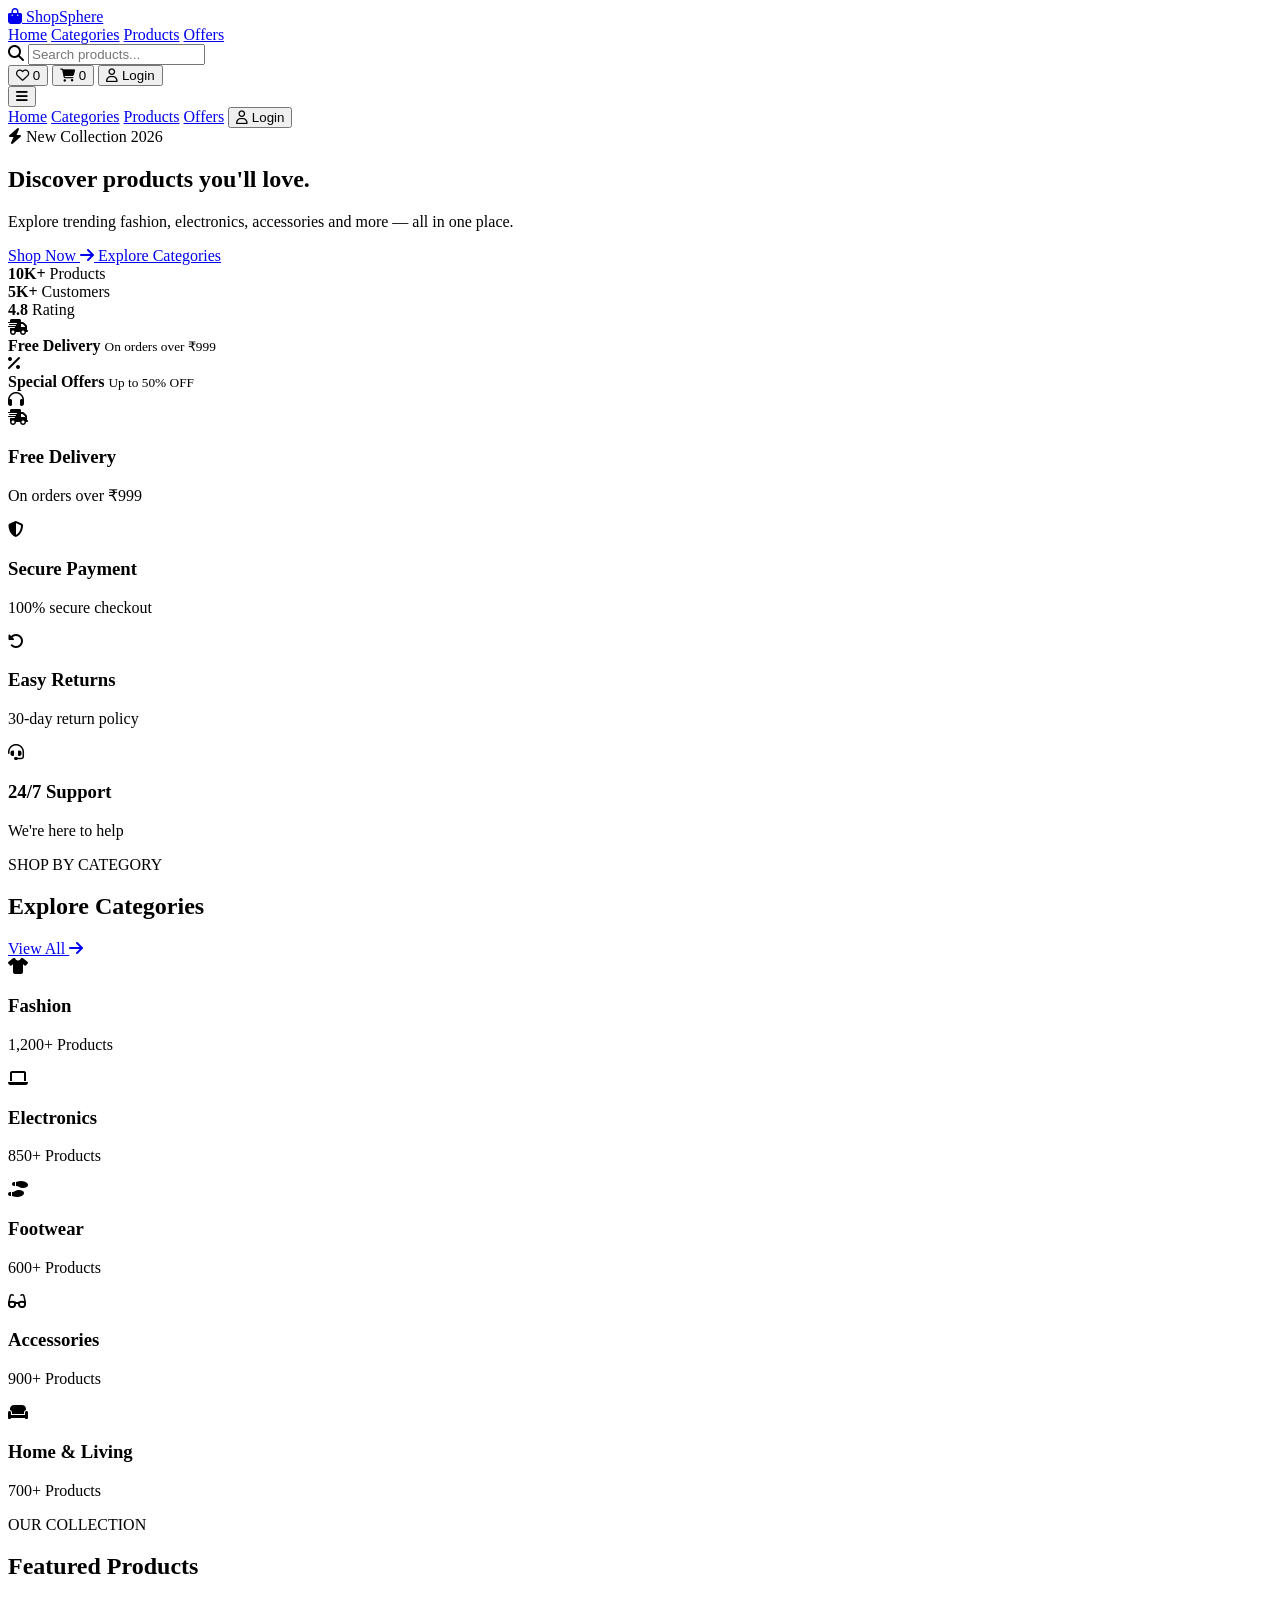
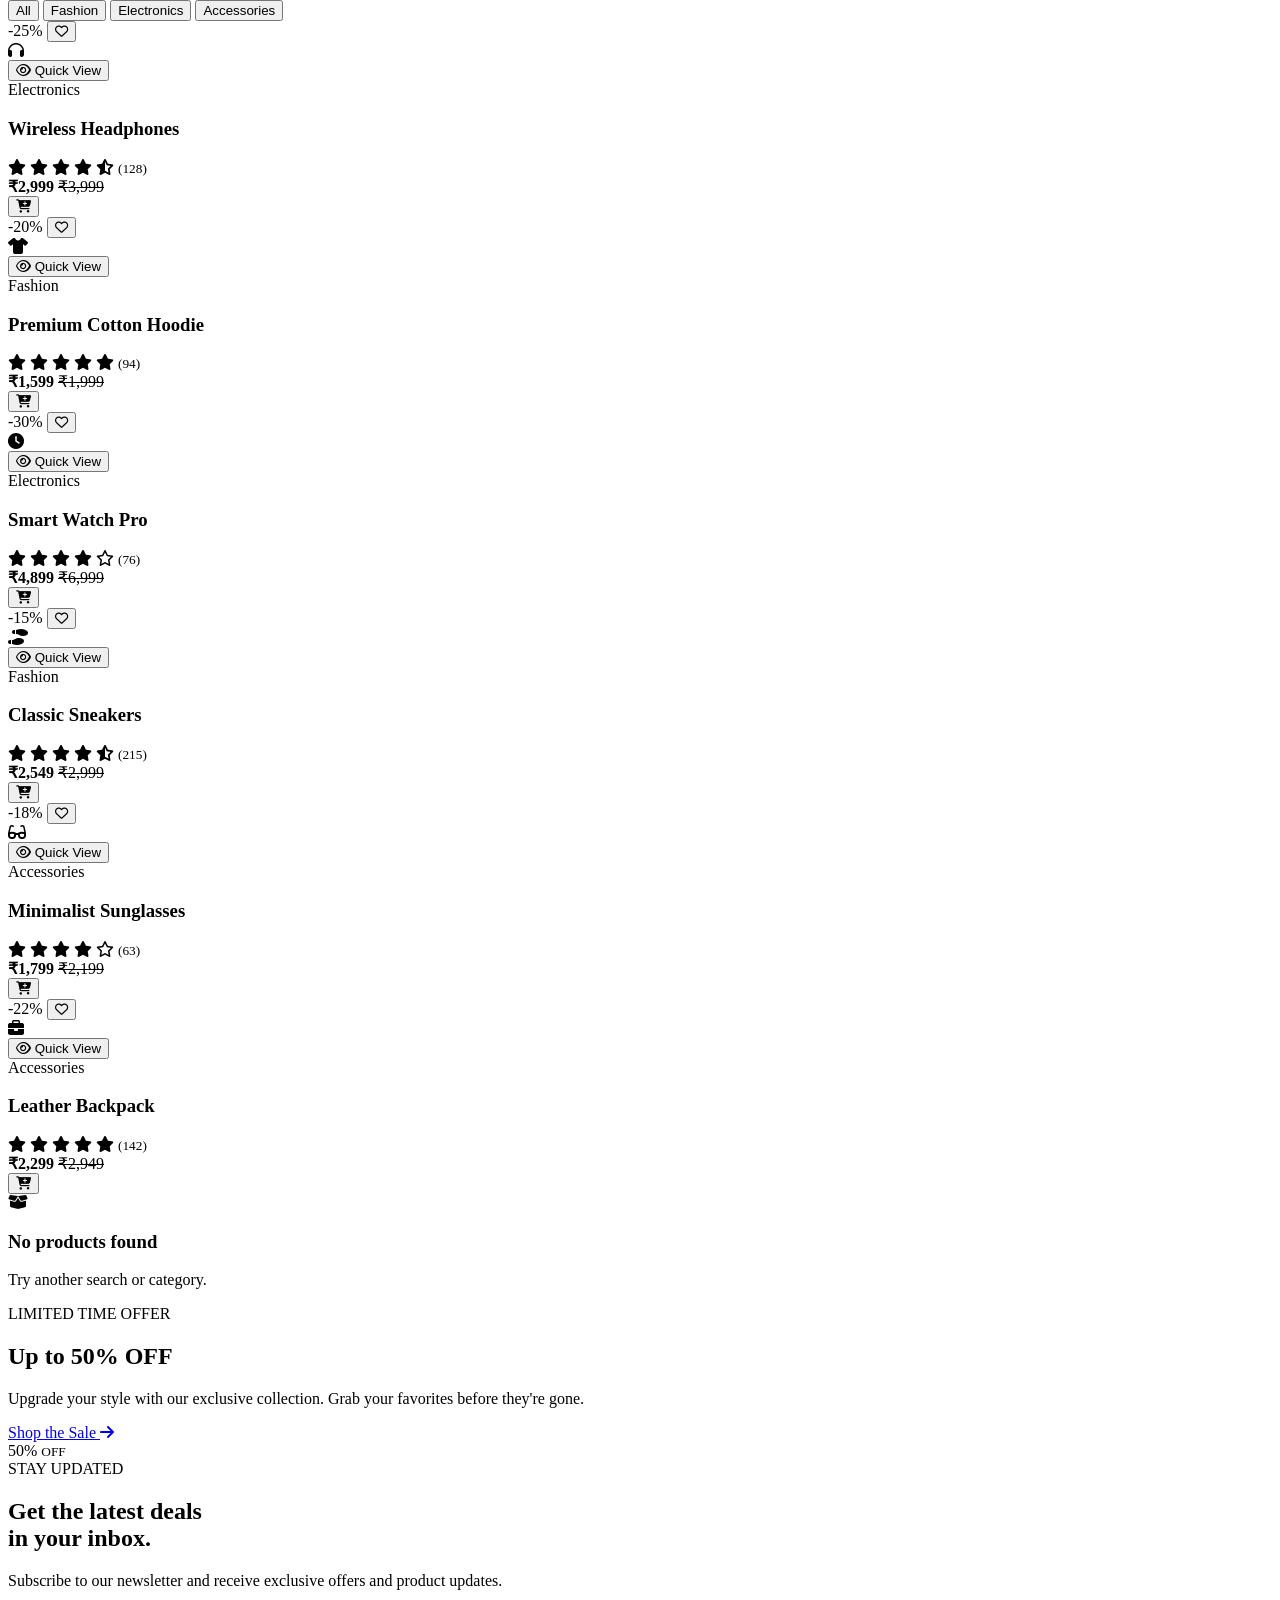
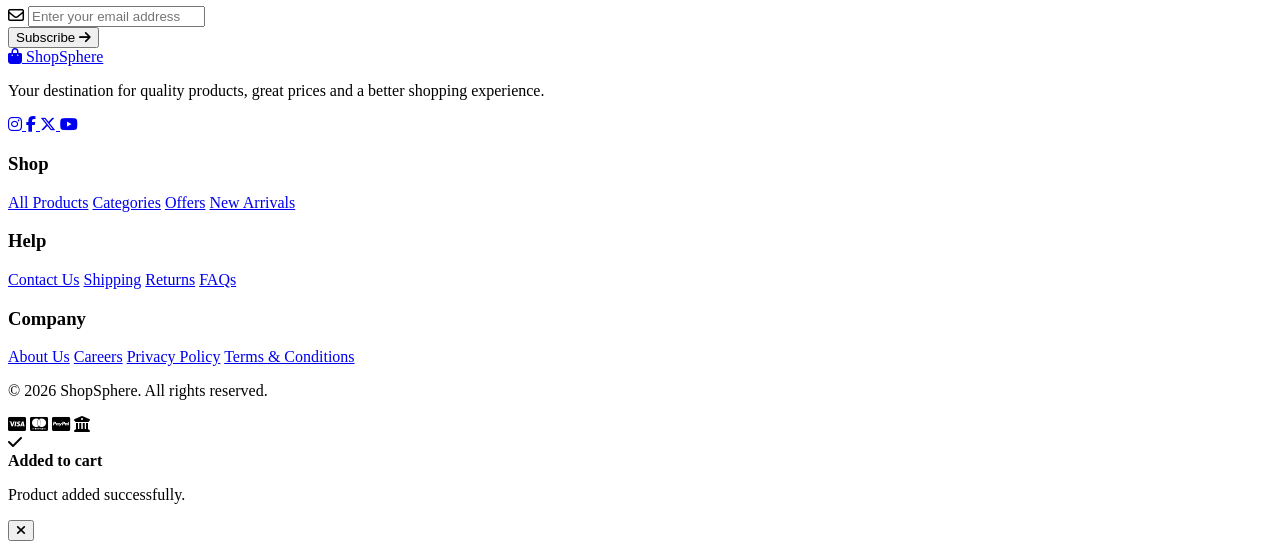
==== index.html @ 0d309a99 "Create initial index.html for ShopSphere website This HTML file sets up the structure for the ShopSp" ====
<!DOCTYPE html>
<html lang="en">
<head>
    <meta charset="UTF-8">
    <meta name="viewport" content="width=device-width, initial-scale=1.0">

    <meta name="description" content="ShopSphere - Modern online shopping experience">
    <title>ShopSphere | Modern E-Commerce</title>

    <!-- Google Font -->
    <link rel="preconnect" href="https://fonts.googleapis.com">
    <link rel="preconnect" href="https://fonts.gstatic.com" crossorigin>
    <link href="https://fonts.googleapis.com/css2?family=Inter:wght@400;500;600;700;800&display=swap" rel="stylesheet">

    <!-- Icons -->
    <link rel="stylesheet"
          href="https://cdnjs.cloudflare.com/ajax/libs/font-awesome/6.5.2/css/all.min.css">

    <!-- CSS -->
    <link rel="stylesheet" href="css/style.css">
</head>

<body>

<!-- ================= HEADER ================= -->

<header class="header">

    <div class="container nav-container">

        <!-- Logo -->
        <a href="#" class="logo">
            <span class="logo-icon">
                <i class="fa-solid fa-bag-shopping"></i>
            </span>
            <span>Shop<span>Sphere</span></span>
        </a>

        <!-- Desktop Navigation -->
        <nav class="nav-menu">
            <a href="#home" class="active">Home</a>
            <a href="#categories">Categories</a>
            <a href="#products">Products</a>
            <a href="#offers">Offers</a>
        </nav>

        <!-- Search -->
        <div class="search-box">
            <i class="fa-solid fa-magnifying-glass"></i>
            <input
                type="text"
                id="searchInput"
                placeholder="Search products..."
                autocomplete="off"
            >
        </div>

        <!-- Actions -->
        <div class="nav-actions">

            <button class="icon-btn" title="Wishlist">
                <i class="fa-regular fa-heart"></i>
                <span class="badge" id="wishlistCount">0</span>
            </button>

            <button class="icon-btn cart-btn" id="cartButton" title="Shopping Cart">
                <i class="fa-solid fa-cart-shopping"></i>
                <span class="badge" id="cartCount">0</span>
            </button>

            <button class="login-btn" id="loginButton">
                <i class="fa-regular fa-user"></i>
                Login
            </button>

        </div>

        <!-- Mobile Menu -->
        <button class="mobile-menu-btn" id="mobileMenuBtn">
            <i class="fa-solid fa-bars"></i>
        </button>

    </div>

    <!-- Mobile Navigation -->
    <div class="mobile-menu" id="mobileMenu">
        <a href="#home">Home</a>
        <a href="#categories">Categories</a>
        <a href="#products">Products</a>
        <a href="#offers">Offers</a>
        <button id="mobileLogin">
            <i class="fa-regular fa-user"></i>
            Login
        </button>
    </div>

</header>


<!-- ================= HERO ================= -->

<main>

<section class="hero" id="home">

    <div class="container hero-container">

        <div class="hero-content">

            <span class="hero-tag">
                <i class="fa-solid fa-bolt"></i>
                New Collection 2026
            </span>

            <h1>
                Discover products
                <span>you'll love.</span>
            </h1>

            <p>
                Explore trending fashion, electronics, accessories
                and more — all in one place.
            </p>

            <div class="hero-buttons">
                <a href="#products" class="primary-btn">
                    Shop Now
                    <i class="fa-solid fa-arrow-right"></i>
                </a>

                <a href="#categories" class="secondary-btn">
                    Explore Categories
                </a>
            </div>

            <div class="hero-stats">

                <div class="stat">
                    <strong>10K+</strong>
                    <span>Products</span>
                </div>

                <div class="stat">
                    <strong>5K+</strong>
                    <span>Customers</span>
                </div>

                <div class="stat">
                    <strong>4.8</strong>
                    <span>Rating</span>
                </div>

            </div>

        </div>


        <div class="hero-visual">

            <div class="hero-circle"></div>

            <div class="floating-card card-one">
                <i class="fa-solid fa-truck-fast"></i>
                <div>
                    <strong>Free Delivery</strong>
                    <small>On orders over ₹999</small>
                </div>
            </div>

            <div class="floating-card card-two">
                <i class="fa-solid fa-percent"></i>
                <div>
                    <strong>Special Offers</strong>
                    <small>Up to 50% OFF</small>
                </div>
            </div>

            <div class="hero-product">
                <div class="product-glow"></div>
                <span class="hero-product-icon">
                    <i class="fa-solid fa-headphones"></i>
                </span>
            </div>

        </div>

    </div>

</section>


<!-- ================= FEATURES ================= -->

<section class="features">

    <div class="container features-grid">

        <div class="feature-item">
            <div class="feature-icon">
                <i class="fa-solid fa-truck-fast"></i>
            </div>
            <div>
                <h3>Free Delivery</h3>
                <p>On orders over ₹999</p>
            </div>
        </div>

        <div class="feature-item">
            <div class="feature-icon">
                <i class="fa-solid fa-shield-halved"></i>
            </div>
            <div>
                <h3>Secure Payment</h3>
                <p>100% secure checkout</p>
            </div>
        </div>

        <div class="feature-item">
            <div class="feature-icon">
                <i class="fa-solid fa-rotate-left"></i>
            </div>
            <div>
                <h3>Easy Returns</h3>
                <p>30-day return policy</p>
            </div>
        </div>

        <div class="feature-item">
            <div class="feature-icon">
                <i class="fa-solid fa-headset"></i>
            </div>
            <div>
                <h3>24/7 Support</h3>
                <p>We're here to help</p>
            </div>
        </div>

    </div>

</section>


<!-- ================= CATEGORIES ================= -->

<section class="section" id="categories">

    <div class="container">

        <div class="section-header">

            <div>
                <span class="section-label">SHOP BY CATEGORY</span>
                <h2>Explore Categories</h2>
            </div>

            <a href="#" class="view-link">
                View All
                <i class="fa-solid fa-arrow-right"></i>
            </a>

        </div>


        <div class="categories-grid">

            <div class="category-card" data-category="Fashion">
                <div class="category-icon fashion">
                    <i class="fa-solid fa-shirt"></i>
                </div>
                <h3>Fashion</h3>
                <p>1,200+ Products</p>
            </div>

            <div class="category-card" data-category="Electronics">
                <div class="category-icon electronics">
                    <i class="fa-solid fa-laptop"></i>
                </div>
                <h3>Electronics</h3>
                <p>850+ Products</p>
            </div>

            <div class="category-card" data-category="Shoes">
                <div class="category-icon shoes">
                    <i class="fa-solid fa-shoe-prints"></i>
                </div>
                <h3>Footwear</h3>
                <p>600+ Products</p>
            </div>

            <div class="category-card" data-category="Accessories">
                <div class="category-icon accessories">
                    <i class="fa-solid fa-glasses"></i>
                </div>
                <h3>Accessories</h3>
                <p>900+ Products</p>
            </div>

            <div class="category-card" data-category="Home">
                <div class="category-icon home">
                    <i class="fa-solid fa-couch"></i>
                </div>
                <h3>Home & Living</h3>
                <p>700+ Products</p>
            </div>

        </div>

    </div>

</section>


<!-- ================= PRODUCTS ================= -->

<section class="section products-section" id="products">

    <div class="container">

        <div class="section-header">

            <div>
                <span class="section-label">OUR COLLECTION</span>
                <h2>Featured Products</h2>
            </div>

            <div class="product-tabs">
                <button class="tab-btn active" data-filter="all">All</button>
                <button class="tab-btn" data-filter="fashion">Fashion</button>
                <button class="tab-btn" data-filter="electronics">Electronics</button>
                <button class="tab-btn" data-filter="accessories">Accessories</button>
            </div>

        </div>


        <div class="products-grid" id="productsGrid">

            <!-- Product 1 -->

            <article class="product-card"
                     data-category="electronics"
                     data-name="Wireless Headphones">

                <div class="product-image">
                    <span class="discount">-25%</span>

                    <button class="wishlist-btn">
                        <i class="fa-regular fa-heart"></i>
                    </button>

                    <div class="product-placeholder headphones">
                        <i class="fa-solid fa-headphones"></i>
                    </div>

                    <button class="quick-view">
                        <i class="fa-regular fa-eye"></i>
                        Quick View
                    </button>
                </div>

                <div class="product-info">

                    <span class="product-category">Electronics</span>

                    <h3>Wireless Headphones</h3>

                    <div class="rating">
                        <span>
                            <i class="fa-solid fa-star"></i>
                            <i class="fa-solid fa-star"></i>
                            <i class="fa-solid fa-star"></i>
                            <i class="fa-solid fa-star"></i>
                            <i class="fa-solid fa-star-half-stroke"></i>
                        </span>
                        <small>(128)</small>
                    </div>

                    <div class="product-bottom">

                        <div class="price">
                            <strong>₹2,999</strong>
                            <del>₹3,999</del>
                        </div>

                        <button class="add-cart"
                                data-product="Wireless Headphones"
                                data-price="2999">
                            <i class="fa-solid fa-cart-plus"></i>
                        </button>

                    </div>

                </div>

            </article>


            <!-- Product 2 -->

            <article class="product-card"
                     data-category="fashion"
                     data-name="Premium Cotton Hoodie">

                <div class="product-image">
                    <span class="discount">-20%</span>

                    <button class="wishlist-btn">
                        <i class="fa-regular fa-heart"></i>
                    </button>

                    <div class="product-placeholder hoodie">
                        <i class="fa-solid fa-shirt"></i>
                    </div>

                    <button class="quick-view">
                        <i class="fa-regular fa-eye"></i>
                        Quick View
                    </button>
                </div>

                <div class="product-info">

                    <span class="product-category">Fashion</span>

                    <h3>Premium Cotton Hoodie</h3>

                    <div class="rating">
                        <span>
                            <i class="fa-solid fa-star"></i>
                            <i class="fa-solid fa-star"></i>
                            <i class="fa-solid fa-star"></i>
                            <i class="fa-solid fa-star"></i>
                            <i class="fa-solid fa-star"></i>
                        </span>
                        <small>(94)</small>
                    </div>

                    <div class="product-bottom">

                        <div class="price">
                            <strong>₹1,599</strong>
                            <del>₹1,999</del>
                        </div>

                        <button class="add-cart"
                                data-product="Premium Cotton Hoodie"
                                data-price="1599">
                            <i class="fa-solid fa-cart-plus"></i>
                        </button>

                    </div>

                </div>

            </article>


            <!-- Product 3 -->

            <article class="product-card"
                     data-category="electronics"
                     data-name="Smart Watch Pro">

                <div class="product-image">
                    <span class="discount">-30%</span>

                    <button class="wishlist-btn">
                        <i class="fa-regular fa-heart"></i>
                    </button>

                    <div class="product-placeholder smartwatch">
                        <i class="fa-solid fa-clock"></i>
                    </div>

                    <button class="quick-view">
                        <i class="fa-regular fa-eye"></i>
                        Quick View
                    </button>
                </div>

                <div class="product-info">

                    <span class="product-category">Electronics</span>

                    <h3>Smart Watch Pro</h3>

                    <div class="rating">
                        <span>
                            <i class="fa-solid fa-star"></i>
                            <i class="fa-solid fa-star"></i>
                            <i class="fa-solid fa-star"></i>
                            <i class="fa-solid fa-star"></i>
                            <i class="fa-regular fa-star"></i>
                        </span>
                        <small>(76)</small>
                    </div>

                    <div class="product-bottom">

                        <div class="price">
                            <strong>₹4,899</strong>
                            <del>₹6,999</del>
                        </div>

                        <button class="add-cart"
                                data-product="Smart Watch Pro"
                                data-price="4899">
                            <i class="fa-solid fa-cart-plus"></i>
                        </button>

                    </div>

                </div>

            </article>


            <!-- Product 4 -->

            <article class="product-card"
                     data-category="fashion"
                     data-name="Classic Sneakers">

                <div class="product-image">
                    <span class="discount">-15%</span>

                    <button class="wishlist-btn">
                        <i class="fa-regular fa-heart"></i>
                    </button>

                    <div class="product-placeholder sneakers">
                        <i class="fa-solid fa-shoe-prints"></i>
                    </div>

                    <button class="quick-view">
                        <i class="fa-regular fa-eye"></i>
                        Quick View
                    </button>
                </div>

                <div class="product-info">

                    <span class="product-category">Fashion</span>

                    <h3>Classic Sneakers</h3>

                    <div class="rating">
                        <span>
                            <i class="fa-solid fa-star"></i>
                            <i class="fa-solid fa-star"></i>
                            <i class="fa-solid fa-star"></i>
                            <i class="fa-solid fa-star"></i>
                            <i class="fa-solid fa-star-half-stroke"></i>
                        </span>
                        <small>(215)</small>
                    </div>

                    <div class="product-bottom">

                        <div class="price">
                            <strong>₹2,549</strong>
                            <del>₹2,999</del>
                        </div>

                        <button class="add-cart"
                                data-product="Classic Sneakers"
                                data-price="2549">
                            <i class="fa-solid fa-cart-plus"></i>
                        </button>

                    </div>

                </div>

            </article>


            <!-- Product 5 -->

            <article class="product-card"
                     data-category="accessories"
                     data-name="Minimalist Sunglasses">

                <div class="product-image">

                    <span class="discount">-18%</span>

                    <button class="wishlist-btn">
                        <i class="fa-regular fa-heart"></i>
                    </button>

                    <div class="product-placeholder sunglasses">
                        <i class="fa-solid fa-glasses"></i>
                    </div>

                    <button class="quick-view">
                        <i class="fa-regular fa-eye"></i>
                        Quick View
                    </button>

                </div>

                <div class="product-info">

                    <span class="product-category">Accessories</span>

                    <h3>Minimalist Sunglasses</h3>

                    <div class="rating">
                        <span>
                            <i class="fa-solid fa-star"></i>
                            <i class="fa-solid fa-star"></i>
                            <i class="fa-solid fa-star"></i>
                            <i class="fa-solid fa-star"></i>
                            <i class="fa-regular fa-star"></i>
                        </span>
                        <small>(63)</small>
                    </div>

                    <div class="product-bottom">

                        <div class="price">
                            <strong>₹1,799</strong>
                            <del>₹2,199</del>
                        </div>

                        <button class="add-cart"
                                data-product="Minimalist Sunglasses"
                                data-price="1799">
                            <i class="fa-solid fa-cart-plus"></i>
                        </button>

                    </div>

                </div>

            </article>


            <!-- Product 6 -->

            <article class="product-card"
                     data-category="accessories"
                     data-name="Leather Backpack">

                <div class="product-image">

                    <span class="discount">-22%</span>

                    <button class="wishlist-btn">
                        <i class="fa-regular fa-heart"></i>
                    </button>

                    <div class="product-placeholder backpack">
                        <i class="fa-solid fa-briefcase"></i>
                    </div>

                    <button class="quick-view">
                        <i class="fa-regular fa-eye"></i>
                        Quick View
                    </button>

                </div>

                <div class="product-info">

                    <span class="product-category">Accessories</span>

                    <h3>Leather Backpack</h3>

                    <div class="rating">
                        <span>
                            <i class="fa-solid fa-star"></i>
                            <i class="fa-solid fa-star"></i>
                            <i class="fa-solid fa-star"></i>
                            <i class="fa-solid fa-star"></i>
                            <i class="fa-solid fa-star"></i>
                        </span>
                        <small>(142)</small>
                    </div>

                    <div class="product-bottom">

                        <div class="price">
                            <strong>₹2,299</strong>
                            <del>₹2,949</del>
                        </div>

                        <button class="add-cart"
                                data-product="Leather Backpack"
                                data-price="2299">
                            <i class="fa-solid fa-cart-plus"></i>
                        </button>

                    </div>

                </div>

            </article>

        </div>


        <div class="empty-state" id="emptyState">
            <i class="fa-solid fa-box-open"></i>
            <h3>No products found</h3>
            <p>Try another search or category.</p>
        </div>

    </div>

</section>


<!-- ================= OFFER ================= -->

<section class="offer-section" id="offers">

    <div class="container">

        <div class="offer-banner">

            <div class="offer-content">

                <span class="offer-label">
                    LIMITED TIME OFFER
                </span>

                <h2>Up to <strong>50% OFF</strong></h2>

                <p>
                    Upgrade your style with our exclusive collection.
                    Grab your favorites before they're gone.
                </p>

                <a href="#products" class="offer-btn">
                    Shop the Sale
                    <i class="fa-solid fa-arrow-right"></i>
                </a>

            </div>


            <div class="offer-decoration">
                <span>50%</span>
                <small>OFF</small>
            </div>

        </div>

    </div>

</section>


<!-- ================= NEWSLETTER ================= -->

<section class="newsletter">

    <div class="container newsletter-container">

        <div class="newsletter-content">

            <span class="section-label">STAY UPDATED</span>

            <h2>Get the latest deals<br>in your inbox.</h2>

            <p>
                Subscribe to our newsletter and receive exclusive
                offers and product updates.
            </p>

        </div>


        <form class="newsletter-form" id="newsletterForm">

            <div class="email-input">
                <i class="fa-regular fa-envelope"></i>

                <input
                    type="email"
                    id="emailInput"
                    placeholder="Enter your email address"
                    required
                >
            </div>

            <button type="submit">
                Subscribe
                <i class="fa-solid fa-arrow-right"></i>
            </button>

        </form>

    </div>

</section>

</main>


<!-- ================= FOOTER ================= -->

<footer class="footer">

    <div class="container footer-grid">

        <div class="footer-brand">

            <a href="#" class="logo">
                <span class="logo-icon">
                    <i class="fa-solid fa-bag-shopping"></i>
                </span>
                <span>Shop<span>Sphere</span></span>
            </a>

            <p>
                Your destination for quality products,
                great prices and a better shopping experience.
            </p>

            <div class="social-links">

                <a href="#" aria-label="Instagram">
                    <i class="fa-brands fa-instagram"></i>
                </a>

                <a href="#" aria-label="Facebook">
                    <i class="fa-brands fa-facebook-f"></i>
                </a>

                <a href="#" aria-label="Twitter">
                    <i class="fa-brands fa-x-twitter"></i>
                </a>

                <a href="#" aria-label="YouTube">
                    <i class="fa-brands fa-youtube"></i>
                </a>

            </div>

        </div>


        <div class="footer-column">

            <h3>Shop</h3>

            <a href="#products">All Products</a>
            <a href="#categories">Categories</a>
            <a href="#offers">Offers</a>
            <a href="#">New Arrivals</a>

        </div>


        <div class="footer-column">

            <h3>Help</h3>

            <a href="#">Contact Us</a>
            <a href="#">Shipping</a>
            <a href="#">Returns</a>
            <a href="#">FAQs</a>

        </div>


        <div class="footer-column">

            <h3>Company</h3>

            <a href="#">About Us</a>
            <a href="#">Careers</a>
            <a href="#">Privacy Policy</a>
            <a href="#">Terms & Conditions</a>

        </div>

    </div>


    <div class="footer-bottom">

        <div class="container footer-bottom-container">

            <p>
                © 2026 ShopSphere. All rights reserved.
            </p>

            <div class="payment-icons">
                <i class="fa-brands fa-cc-visa"></i>
                <i class="fa-brands fa-cc-mastercard"></i>
                <i class="fa-brands fa-cc-paypal"></i>
                <i class="fa-solid fa-building-columns"></i>
            </div>

        </div>

    </div>

</footer>


<!-- ================= TOAST ================= -->

<div class="toast" id="toast">

    <div class="toast-icon">
        <i class="fa-solid fa-check"></i>
    </div>

    <div>
        <strong id="toastTitle">Added to cart</strong>
        <p id="toastMessage">Product added successfully.</p>
    </div>

    <button id="closeToast">
        <i class="fa-solid fa-xmark"></i>
    </button>

</div>


<!-- JavaScript -->
<script src="js/script.js"></script>

</body>
</html>
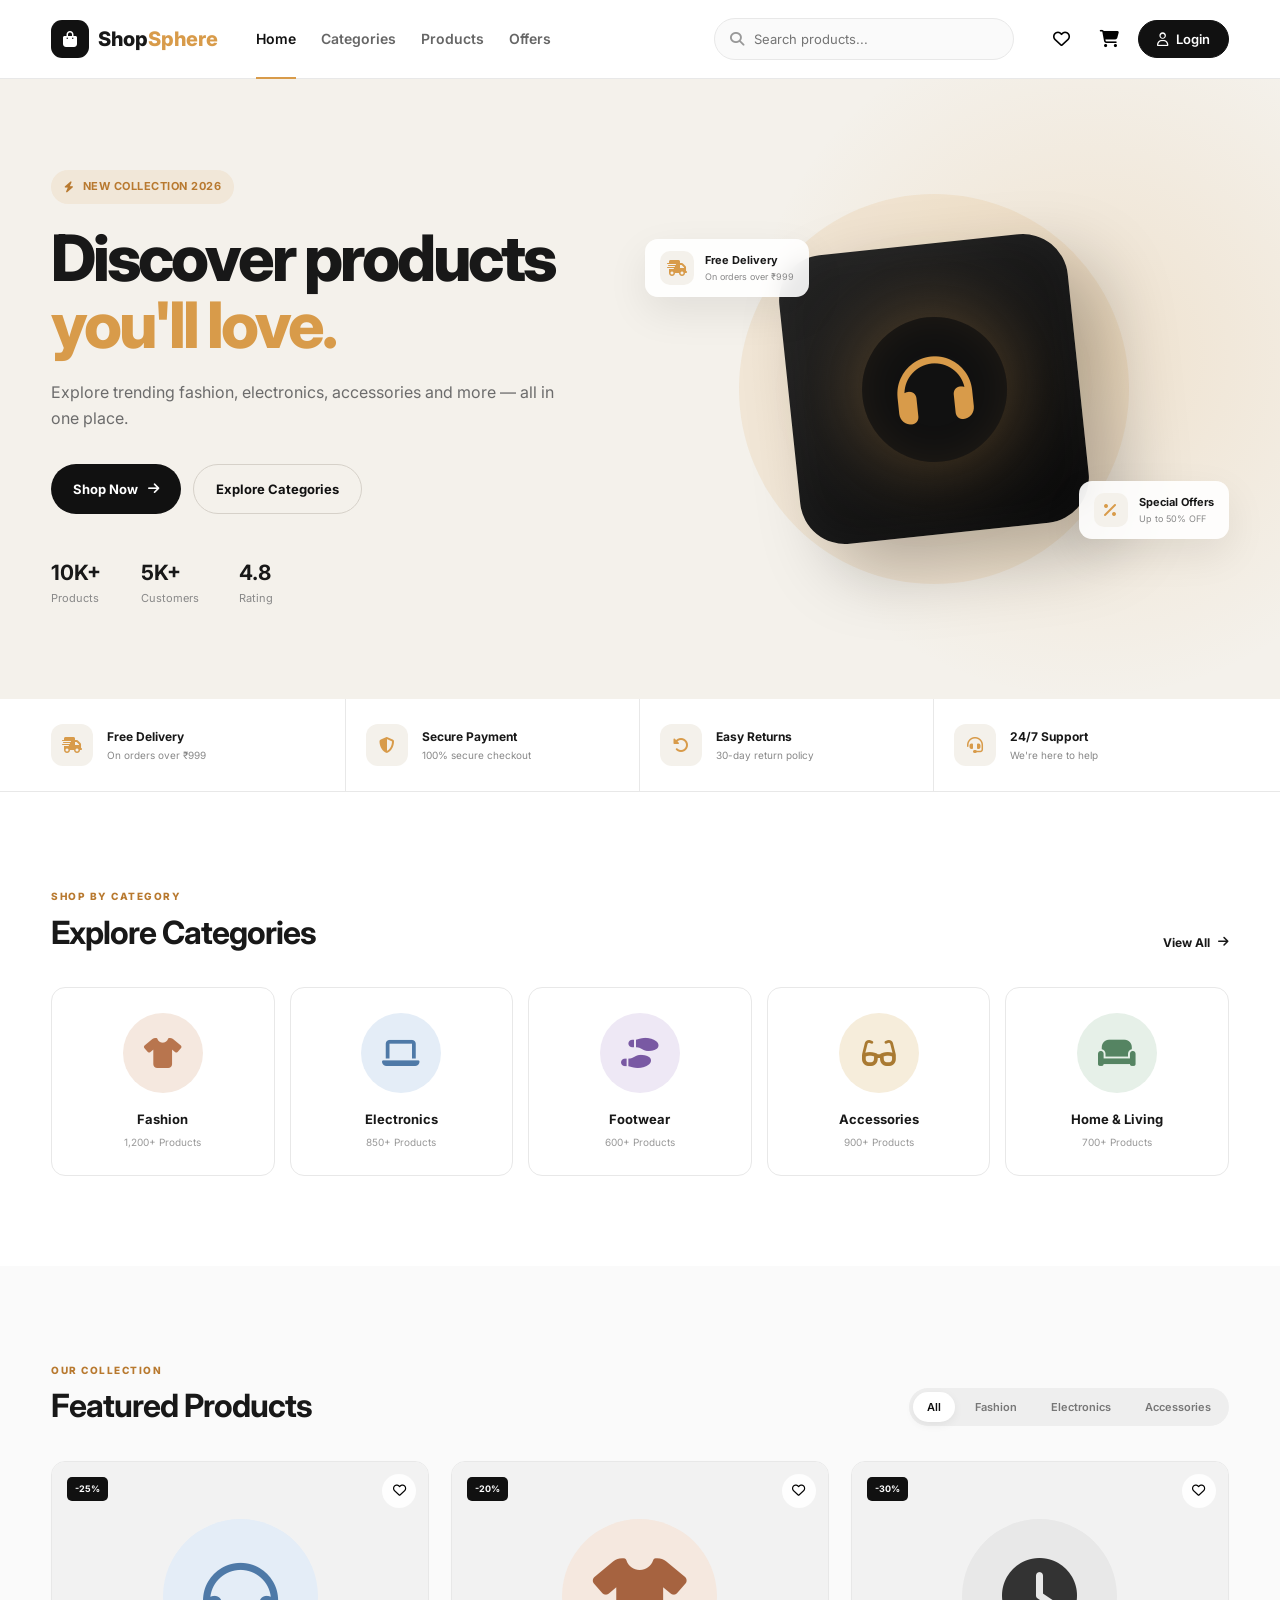
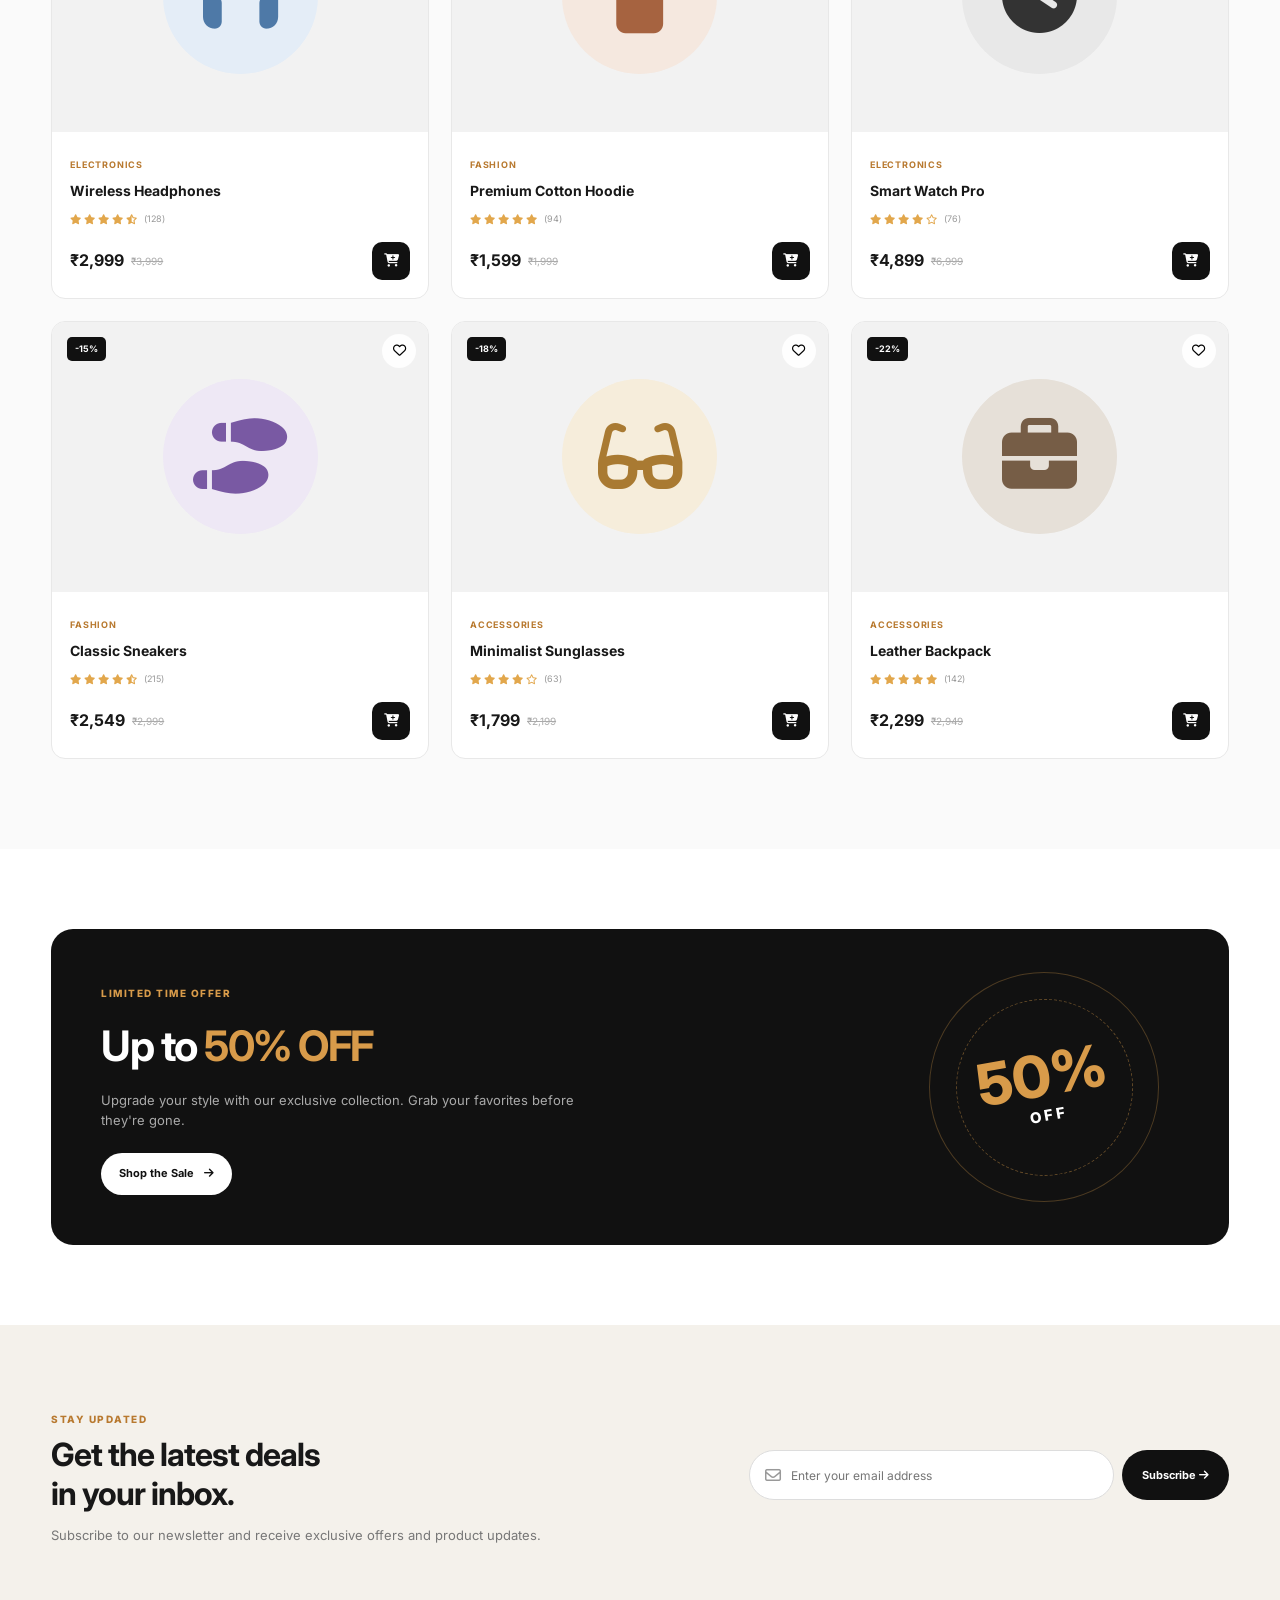
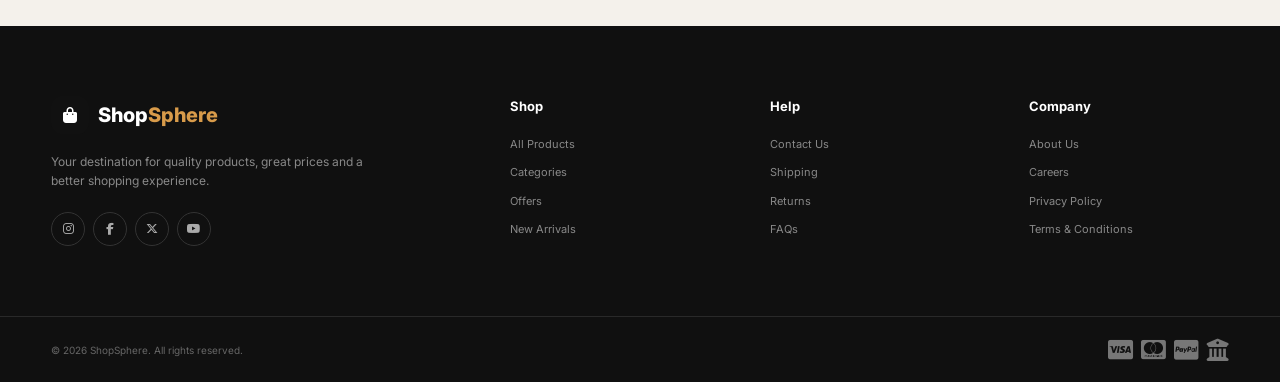
==== commit 2efe411d: "Update index.html" ====
--- a/index.html
+++ b/index.html
@@ -253,7 +253,7 @@
                 <h2>Explore Categories</h2>
             </div>
 
-            <a href="#" class="view-link">
+            <a href="products.html" class="view-link">
                 View All
                 <i class="fa-solid fa-arrow-right"></i>
             </a>
--- a/css/style.css
+++ b/css/style.css
@@ -0,0 +1,1876 @@
+/* =========================================
+   SHOPSPHERE - GLOBAL STYLES
+========================================= */
+
+:root {
+    --primary: #111111;
+    --secondary: #f4f1eb;
+    --accent: #d89b4a;
+    --accent-dark: #b8792f;
+
+    --text: #181818;
+    --text-light: #777777;
+    --white: #ffffff;
+    --border: #e8e8e8;
+    --background: #fafafa;
+
+    --success: #2e9b62;
+
+    --container: 1200px;
+
+    --radius-sm: 8px;
+    --radius-md: 14px;
+    --radius-lg: 22px;
+
+    --shadow-sm: 0 5px 20px rgba(0, 0, 0, 0.05);
+    --shadow-md: 0 15px 40px rgba(0, 0, 0, 0.08);
+
+    --transition: 0.3s ease;
+}
+
+
+/* =========================================
+   RESET
+========================================= */
+
+* {
+    margin: 0;
+    padding: 0;
+    box-sizing: border-box;
+}
+
+html {
+    scroll-behavior: smooth;
+}
+
+body {
+    font-family: "Inter", sans-serif;
+    color: var(--text);
+    background: var(--white);
+    line-height: 1.6;
+}
+
+button,
+input {
+    font-family: inherit;
+}
+
+button {
+    cursor: pointer;
+}
+
+a {
+    text-decoration: none;
+    color: inherit;
+}
+
+img {
+    max-width: 100%;
+    display: block;
+}
+
+.container {
+    width: min(92%, var(--container));
+    margin: auto;
+}
+
+
+/* =========================================
+   HEADER
+========================================= */
+
+.header {
+    position: sticky;
+    top: 0;
+    z-index: 1000;
+
+    background: rgba(255, 255, 255, 0.96);
+    backdrop-filter: blur(15px);
+
+    border-bottom: 1px solid var(--border);
+}
+
+.nav-container {
+    height: 78px;
+
+    display: flex;
+    align-items: center;
+    gap: 28px;
+}
+
+
+/* Logo */
+
+.logo {
+    display: flex;
+    align-items: center;
+    gap: 9px;
+
+    font-size: 20px;
+    font-weight: 800;
+    white-space: nowrap;
+}
+
+.logo > span:last-child > span {
+    color: var(--accent);
+}
+
+.logo-icon {
+    width: 38px;
+    height: 38px;
+
+    display: grid;
+    place-items: center;
+
+    border-radius: 11px;
+
+    color: var(--white);
+    background: var(--primary);
+
+    font-size: 16px;
+}
+
+
+/* Navigation */
+
+.nav-menu {
+    display: flex;
+    align-items: center;
+    gap: 25px;
+    margin-left: 10px;
+}
+
+.nav-menu a {
+    position: relative;
+
+    font-size: 14px;
+    font-weight: 600;
+
+    color: #666;
+
+    transition: var(--transition);
+}
+
+.nav-menu a:hover,
+.nav-menu a.active {
+    color: var(--primary);
+}
+
+.nav-menu a.active::after {
+    content: "";
+
+    position: absolute;
+
+    left: 0;
+    bottom: -29px;
+
+    width: 100%;
+    height: 2px;
+
+    background: var(--accent);
+}
+
+
+/* Search */
+
+.search-box {
+    height: 42px;
+    flex: 1;
+
+    max-width: 300px;
+
+    display: flex;
+    align-items: center;
+    gap: 10px;
+
+    margin-left: auto;
+
+    padding: 0 15px;
+
+    border: 1px solid var(--border);
+    border-radius: 50px;
+
+    background: #fafafa;
+
+    transition: var(--transition);
+}
+
+.search-box:focus-within {
+    border-color: var(--accent);
+    background: var(--white);
+}
+
+.search-box i {
+    color: #999;
+    font-size: 14px;
+}
+
+.search-box input {
+    width: 100%;
+
+    border: none;
+    outline: none;
+
+    background: transparent;
+
+    font-size: 13px;
+}
+
+
+/* Actions */
+
+.nav-actions {
+    display: flex;
+    align-items: center;
+    gap: 8px;
+}
+
+.icon-btn {
+    position: relative;
+
+    width: 40px;
+    height: 40px;
+
+    border: none;
+    background: transparent;
+
+    border-radius: 50%;
+
+    font-size: 17px;
+
+    transition: var(--transition);
+}
+
+.icon-btn:hover {
+    background: var(--secondary);
+}
+
+.badge {
+    position: absolute;
+
+    top: 0;
+    right: 0;
+
+    min-width: 16px;
+    height: 16px;
+
+    display: grid;
+    place-items: center;
+
+    padding: 0 4px;
+
+    border-radius: 50px;
+
+    background: var(--accent);
+    color: var(--white);
+
+    font-size: 9px;
+    font-weight: 700;
+}
+
+.login-btn {
+    display: flex;
+    align-items: center;
+    gap: 8px;
+
+    padding: 10px 18px;
+
+    border: 1px solid var(--primary);
+    border-radius: 50px;
+
+    background: var(--primary);
+    color: var(--white);
+
+    font-size: 13px;
+    font-weight: 600;
+
+    transition: var(--transition);
+}
+
+.login-btn:hover {
+    background: transparent;
+    color: var(--primary);
+}
+
+
+/* Mobile Menu */
+
+.mobile-menu-btn {
+    display: none;
+
+    width: 40px;
+    height: 40px;
+
+    border: none;
+    background: transparent;
+
+    font-size: 20px;
+}
+
+.mobile-menu {
+    display: none;
+}
+
+
+/* =========================================
+   HERO
+========================================= */
+
+.hero {
+    min-height: 620px;
+
+    display: flex;
+    align-items: center;
+
+    overflow: hidden;
+
+    background:
+        radial-gradient(
+            circle at 85% 45%,
+            rgba(216, 155, 74, 0.18),
+            transparent 30%
+        ),
+        var(--secondary);
+}
+
+.hero-container {
+    min-height: 620px;
+
+    display: grid;
+    grid-template-columns: 1fr 1fr;
+
+    align-items: center;
+}
+
+
+/* Hero Content */
+
+.hero-content {
+    max-width: 600px;
+}
+
+.hero-tag {
+    display: inline-flex;
+    align-items: center;
+    gap: 8px;
+
+    margin-bottom: 20px;
+    padding: 8px 13px;
+
+    border-radius: 50px;
+
+    background: rgba(216, 155, 74, 0.12);
+    color: var(--accent-dark);
+
+    font-size: 11px;
+    font-weight: 700;
+    letter-spacing: 0.5px;
+    text-transform: uppercase;
+}
+
+.hero-content h1 {
+    max-width: 600px;
+
+    font-size: clamp(42px, 5vw, 68px);
+    line-height: 1.05;
+    letter-spacing: -3px;
+    font-weight: 800;
+}
+
+.hero-content h1 span {
+    color: var(--accent);
+}
+
+.hero-content p {
+    max-width: 520px;
+
+    margin-top: 22px;
+
+    color: #6c6c6c;
+
+    font-size: 16px;
+}
+
+.hero-buttons {
+    display: flex;
+    gap: 12px;
+
+    margin-top: 32px;
+}
+
+.primary-btn,
+.secondary-btn {
+    display: inline-flex;
+    align-items: center;
+    justify-content: center;
+    gap: 10px;
+
+    padding: 14px 22px;
+
+    border-radius: 50px;
+
+    font-size: 13px;
+    font-weight: 700;
+
+    transition: var(--transition);
+}
+
+.primary-btn {
+    background: var(--primary);
+    color: var(--white);
+}
+
+.primary-btn:hover {
+    transform: translateY(-2px);
+    background: var(--accent);
+}
+
+.secondary-btn {
+    border: 1px solid #d6d1c9;
+    color: var(--primary);
+}
+
+.secondary-btn:hover {
+    background: var(--white);
+}
+
+
+/* Stats */
+
+.hero-stats {
+    display: flex;
+    gap: 40px;
+
+    margin-top: 42px;
+}
+
+.stat {
+    display: flex;
+    flex-direction: column;
+}
+
+.stat strong {
+    font-size: 21px;
+}
+
+.stat span {
+    color: #888;
+    font-size: 11px;
+}
+
+
+/* Hero Visual */
+
+.hero-visual {
+    position: relative;
+
+    height: 500px;
+
+    display: grid;
+    place-items: center;
+}
+
+.hero-circle {
+    position: absolute;
+
+    width: 390px;
+    height: 390px;
+
+    border-radius: 50%;
+
+    background: rgba(216, 155, 74, 0.13);
+}
+
+.hero-product {
+    position: relative;
+    z-index: 2;
+
+    width: 290px;
+    height: 290px;
+
+    display: grid;
+    place-items: center;
+
+    border-radius: 45px;
+
+    background: linear-gradient(
+        145deg,
+        #242424,
+        #080808
+    );
+
+    box-shadow:
+        30px 30px 70px rgba(0, 0, 0, 0.25),
+        inset 0 0 50px rgba(255, 255, 255, 0.04);
+
+    transform: rotate(-6deg);
+
+    transition: 0.5s ease;
+}
+
+.hero-product:hover {
+    transform: rotate(0deg) scale(1.04);
+}
+
+.product-glow {
+    position: absolute;
+
+    width: 150px;
+    height: 150px;
+
+    border-radius: 50%;
+
+    background: rgba(216, 155, 74, 0.35);
+
+    filter: blur(40px);
+}
+
+.hero-product-icon {
+    position: relative;
+    z-index: 2;
+
+    width: 145px;
+    height: 145px;
+
+    display: grid;
+    place-items: center;
+
+    border-radius: 50%;
+
+    background: #111;
+
+    color: var(--accent);
+
+    font-size: 75px;
+
+    box-shadow:
+        inset 0 0 40px rgba(216, 155, 74, 0.08);
+}
+
+
+/* Floating Cards */
+
+.floating-card {
+    position: absolute;
+    z-index: 5;
+
+    display: flex;
+    align-items: center;
+    gap: 11px;
+
+    padding: 12px 15px;
+
+    border-radius: 13px;
+
+    background: rgba(255, 255, 255, 0.9);
+    backdrop-filter: blur(10px);
+
+    box-shadow: var(--shadow-md);
+
+    animation: floating 4s ease-in-out infinite;
+}
+
+.floating-card i {
+    width: 34px;
+    height: 34px;
+
+    display: grid;
+    place-items: center;
+
+    border-radius: 10px;
+
+    background: var(--secondary);
+    color: var(--accent);
+}
+
+.floating-card strong,
+.floating-card small {
+    display: block;
+}
+
+.floating-card strong {
+    font-size: 11px;
+}
+
+.floating-card small {
+    color: #888;
+    font-size: 9px;
+}
+
+.card-one {
+    top: 100px;
+    left: 5px;
+}
+
+.card-two {
+    right: 0;
+    bottom: 100px;
+
+    animation-delay: 1s;
+}
+
+@keyframes floating {
+    0%, 100% {
+        transform: translateY(0);
+    }
+
+    50% {
+        transform: translateY(-10px);
+    }
+}
+
+
+/* =========================================
+   FEATURES
+========================================= */
+
+.features {
+    border-bottom: 1px solid var(--border);
+}
+
+.features-grid {
+    display: grid;
+    grid-template-columns: repeat(4, 1fr);
+}
+
+.feature-item {
+    display: flex;
+    align-items: center;
+    gap: 14px;
+
+    padding: 25px 20px;
+
+    border-right: 1px solid var(--border);
+}
+
+.feature-item:first-child {
+    padding-left: 0;
+}
+
+.feature-item:last-child {
+    border-right: none;
+}
+
+.feature-icon {
+    width: 42px;
+    height: 42px;
+
+    display: grid;
+    place-items: center;
+
+    flex-shrink: 0;
+
+    border-radius: 12px;
+
+    background: var(--secondary);
+    color: var(--accent);
+
+    font-size: 16px;
+}
+
+.feature-item h3 {
+    font-size: 12px;
+}
+
+.feature-item p {
+    color: #888;
+    font-size: 10px;
+}
+
+
+/* =========================================
+   SECTIONS
+========================================= */
+
+.section {
+    padding: 90px 0;
+}
+
+.section-header {
+    display: flex;
+    align-items: end;
+    justify-content: space-between;
+
+    margin-bottom: 35px;
+}
+
+.section-label {
+    color: var(--accent-dark);
+
+    font-size: 10px;
+    font-weight: 800;
+
+    letter-spacing: 1.5px;
+}
+
+.section-header h2,
+.newsletter-content h2 {
+    margin-top: 6px;
+
+    font-size: 32px;
+    line-height: 1.2;
+    letter-spacing: -1px;
+}
+
+.view-link {
+    display: flex;
+    align-items: center;
+    gap: 8px;
+
+    font-size: 12px;
+    font-weight: 700;
+
+    transition: var(--transition);
+}
+
+.view-link:hover {
+    color: var(--accent);
+}
+
+
+/* =========================================
+   CATEGORIES
+========================================= */
+
+.categories-grid {
+    display: grid;
+    grid-template-columns: repeat(5, 1fr);
+    gap: 15px;
+}
+
+.category-card {
+    padding: 25px 15px;
+
+    text-align: center;
+
+    border: 1px solid var(--border);
+    border-radius: var(--radius-md);
+
+    background: var(--white);
+
+    cursor: pointer;
+
+    transition: var(--transition);
+}
+
+.category-card:hover {
+    transform: translateY(-6px);
+
+    border-color: transparent;
+
+    box-shadow: var(--shadow-md);
+}
+
+.category-icon {
+    width: 80px;
+    height: 80px;
+
+    display: grid;
+    place-items: center;
+
+    margin: auto auto 16px;
+
+    border-radius: 50%;
+
+    font-size: 30px;
+}
+
+.category-icon.fashion {
+    background: #f5e8df;
+    color: #b8754e;
+}
+
+.category-icon.electronics {
+    background: #e4edf7;
+    color: #4e79a7;
+}
+
+.category-icon.shoes {
+    background: #eee8f5;
+    color: #7959a3;
+}
+
+.category-icon.accessories {
+    background: #f6eddb;
+    color: #a97a32;
+}
+
+.category-icon.home {
+    background: #e6f0e8;
+    color: #558462;
+}
+
+.category-card h3 {
+    font-size: 13px;
+}
+
+.category-card p {
+    margin-top: 4px;
+
+    color: #999;
+    font-size: 10px;
+}
+
+
+/* =========================================
+   PRODUCTS
+========================================= */
+
+.products-section {
+    background: var(--background);
+}
+
+.product-tabs {
+    display: flex;
+    gap: 6px;
+
+    padding: 4px;
+
+    border-radius: 50px;
+
+    background: #eeeeee;
+}
+
+.tab-btn {
+    padding: 8px 14px;
+
+    border: none;
+    border-radius: 50px;
+
+    background: transparent;
+
+    color: #777;
+
+    font-size: 11px;
+    font-weight: 600;
+
+    transition: var(--transition);
+}
+
+.tab-btn.active,
+.tab-btn:hover {
+    background: var(--white);
+    color: var(--primary);
+
+    box-shadow: 0 3px 10px rgba(0, 0, 0, 0.06);
+}
+
+
+/* Product Grid */
+
+.products-grid {
+    display: grid;
+    grid-template-columns: repeat(3, 1fr);
+    gap: 22px;
+}
+
+
+/* Product Card */
+
+.product-card {
+    overflow: hidden;
+
+    border: 1px solid var(--border);
+    border-radius: var(--radius-md);
+
+    background: var(--white);
+
+    transition: var(--transition);
+}
+
+.product-card:hover {
+    transform: translateY(-5px);
+
+    border-color: transparent;
+
+    box-shadow: var(--shadow-md);
+}
+
+.product-image {
+    position: relative;
+
+    height: 270px;
+
+    display: grid;
+    place-items: center;
+
+    overflow: hidden;
+
+    background: #f2f2f2;
+}
+
+.discount {
+    position: absolute;
+
+    top: 15px;
+    left: 15px;
+    z-index: 3;
+
+    padding: 5px 8px;
+
+    border-radius: 5px;
+
+    background: var(--primary);
+    color: var(--white);
+
+    font-size: 9px;
+    font-weight: 700;
+}
+
+.wishlist-btn {
+    position: absolute;
+
+    top: 12px;
+    right: 12px;
+    z-index: 3;
+
+    width: 34px;
+    height: 34px;
+
+    display: grid;
+    place-items: center;
+
+    border: none;
+    border-radius: 50%;
+
+    background: rgba(255, 255, 255, 0.9);
+
+    transition: var(--transition);
+}
+
+.wishlist-btn:hover,
+.wishlist-btn.liked {
+    background: var(--primary);
+    color: var(--white);
+}
+
+.product-placeholder {
+    width: 155px;
+    height: 155px;
+
+    display: grid;
+    place-items: center;
+
+    border-radius: 50%;
+
+    font-size: 75px;
+
+    transition: var(--transition);
+}
+
+.product-card:hover .product-placeholder {
+    transform: scale(1.08);
+}
+
+.headphones {
+    background: #e4edf7;
+    color: #4e79a7;
+}
+
+.hoodie {
+    background: #f5e8df;
+    color: #a66340;
+}
+
+.smartwatch {
+    background: #e8e8e8;
+    color: #333;
+}
+
+.sneakers {
+    background: #eee8f5;
+    color: #7959a3;
+}
+
+.sunglasses {
+    background: #f6eddb;
+    color: #a97a32;
+}
+
+.backpack {
+    background: #e6e0d8;
+    color: #765d46;
+}
+
+
+/* Quick View */
+
+.quick-view {
+    position: absolute;
+
+    bottom: -50px;
+    left: 50%;
+
+    transform: translateX(-50%);
+
+    width: 150px;
+    padding: 10px;
+
+    border: none;
+    border-radius: 50px;
+
+    background: var(--primary);
+    color: var(--white);
+
+    font-size: 10px;
+    font-weight: 700;
+
+    opacity: 0;
+
+    transition: var(--transition);
+}
+
+.product-card:hover .quick-view {
+    bottom: 15px;
+    opacity: 1;
+}
+
+
+/* Product Info */
+
+.product-info {
+    padding: 18px;
+}
+
+.product-category {
+    color: var(--accent-dark);
+
+    font-size: 9px;
+    font-weight: 700;
+
+    text-transform: uppercase;
+    letter-spacing: 0.8px;
+}
+
+.product-info h3 {
+    margin-top: 5px;
+
+    font-size: 14px;
+}
+
+.rating {
+    display: flex;
+    align-items: center;
+    gap: 7px;
+
+    margin-top: 8px;
+}
+
+.rating span {
+    color: #e2a74c;
+    font-size: 10px;
+}
+
+.rating small {
+    color: #999;
+    font-size: 9px;
+}
+
+.product-bottom {
+    display: flex;
+    align-items: center;
+    justify-content: space-between;
+
+    margin-top: 15px;
+}
+
+.price {
+    display: flex;
+    align-items: center;
+    gap: 7px;
+}
+
+.price strong {
+    font-size: 16px;
+}
+
+.price del {
+    color: #aaa;
+    font-size: 10px;
+}
+
+.add-cart {
+    width: 38px;
+    height: 38px;
+
+    display: grid;
+    place-items: center;
+
+    border: none;
+    border-radius: 10px;
+
+    background: var(--primary);
+    color: var(--white);
+
+    transition: var(--transition);
+}
+
+.add-cart:hover {
+    background: var(--accent);
+    transform: scale(1.05);
+}
+
+
+/* Empty State */
+
+.empty-state {
+    display: none;
+
+    padding: 70px 20px;
+
+    text-align: center;
+}
+
+.empty-state i {
+    font-size: 45px;
+    color: #ccc;
+}
+
+.empty-state h3 {
+    margin-top: 15px;
+}
+
+.empty-state p {
+    color: #888;
+    font-size: 13px;
+}
+
+
+/* =========================================
+   OFFER
+========================================= */
+
+.offer-section {
+    padding: 80px 0;
+}
+
+.offer-banner {
+    position: relative;
+
+    min-height: 290px;
+
+    display: flex;
+    align-items: center;
+
+    overflow: hidden;
+
+    padding: 50px;
+
+    border-radius: var(--radius-lg);
+
+    background: var(--primary);
+    color: var(--white);
+}
+
+.offer-content {
+    position: relative;
+    z-index: 2;
+
+    max-width: 560px;
+}
+
+.offer-label {
+    color: var(--accent);
+
+    font-size: 10px;
+    font-weight: 800;
+    letter-spacing: 1.5px;
+}
+
+.offer-content h2 {
+    margin-top: 8px;
+
+    font-size: 42px;
+    letter-spacing: -1.5px;
+}
+
+.offer-content h2 strong {
+    color: var(--accent);
+}
+
+.offer-content p {
+    max-width: 500px;
+
+    margin: 10px 0 22px;
+
+    color: #aaa;
+
+    font-size: 13px;
+}
+
+.offer-btn {
+    display: inline-flex;
+    align-items: center;
+    gap: 10px;
+
+    padding: 12px 18px;
+
+    border-radius: 50px;
+
+    background: var(--white);
+    color: var(--primary);
+
+    font-size: 11px;
+    font-weight: 700;
+
+    transition: var(--transition);
+}
+
+.offer-btn:hover {
+    background: var(--accent);
+    color: var(--white);
+}
+
+.offer-decoration {
+    position: absolute;
+
+    right: 70px;
+
+    width: 230px;
+    height: 230px;
+
+    display: flex;
+    flex-direction: column;
+    align-items: center;
+    justify-content: center;
+
+    border: 1px solid rgba(216, 155, 74, 0.3);
+    border-radius: 50%;
+
+    transform: rotate(-10deg);
+}
+
+.offer-decoration::before {
+    content: "";
+
+    position: absolute;
+
+    width: 175px;
+    height: 175px;
+
+    border: 1px dashed rgba(216, 155, 74, 0.4);
+
+    border-radius: 50%;
+}
+
+.offer-decoration span {
+    color: var(--accent);
+
+    font-size: 58px;
+    font-weight: 800;
+
+    line-height: 1;
+}
+
+.offer-decoration small {
+    font-size: 15px;
+    font-weight: 800;
+    letter-spacing: 3px;
+}
+
+
+/* =========================================
+   NEWSLETTER
+========================================= */
+
+.newsletter {
+    padding: 80px 0;
+
+    background: var(--secondary);
+}
+
+.newsletter-container {
+    display: flex;
+    align-items: center;
+    justify-content: space-between;
+
+    gap: 50px;
+}
+
+.newsletter-content {
+    max-width: 500px;
+}
+
+.newsletter-content p {
+    margin-top: 12px;
+
+    color: #777;
+
+    font-size: 13px;
+}
+
+
+/* Newsletter Form */
+
+.newsletter-form {
+    display: flex;
+    align-items: center;
+    gap: 8px;
+
+    width: 480px;
+}
+
+.email-input {
+    height: 50px;
+
+    flex: 1;
+
+    display: flex;
+    align-items: center;
+    gap: 10px;
+
+    padding: 0 15px;
+
+    border: 1px solid #ddd;
+    border-radius: 50px;
+
+    background: var(--white);
+}
+
+.email-input i {
+    color: #999;
+}
+
+.email-input input {
+    width: 100%;
+
+    border: none;
+    outline: none;
+
+    font-size: 12px;
+}
+
+.newsletter-form button {
+    height: 50px;
+
+    padding: 0 20px;
+
+    border: none;
+    border-radius: 50px;
+
+    background: var(--primary);
+    color: var(--white);
+
+    font-size: 11px;
+    font-weight: 700;
+
+    white-space: nowrap;
+}
+
+
+/* =========================================
+   FOOTER
+========================================= */
+
+.footer {
+    background: #101010;
+    color: var(--white);
+}
+
+.footer-grid {
+    display: grid;
+    grid-template-columns: 2fr 1fr 1fr 1fr;
+
+    gap: 60px;
+
+    padding: 70px 0;
+}
+
+.footer-brand {
+    max-width: 330px;
+}
+
+.footer-brand .logo {
+    color: var(--white);
+}
+
+.footer-brand p {
+    margin-top: 18px;
+
+    color: #888;
+
+    font-size: 12px;
+}
+
+.social-links {
+    display: flex;
+    gap: 8px;
+
+    margin-top: 22px;
+}
+
+.social-links a {
+    width: 34px;
+    height: 34px;
+
+    display: grid;
+    place-items: center;
+
+    border: 1px solid #333;
+    border-radius: 50%;
+
+    color: #aaa;
+
+    font-size: 12px;
+
+    transition: var(--transition);
+}
+
+.social-links a:hover {
+    border-color: var(--accent);
+    background: var(--accent);
+    color: var(--white);
+}
+
+.footer-column {
+    display: flex;
+    flex-direction: column;
+    gap: 11px;
+}
+
+.footer-column h3 {
+    margin-bottom: 8px;
+
+    font-size: 13px;
+}
+
+.footer-column a {
+    color: #888;
+
+    font-size: 11px;
+
+    transition: var(--transition);
+}
+
+.footer-column a:hover {
+    color: var(--accent);
+}
+
+
+/* Footer Bottom */
+
+.footer-bottom {
+    border-top: 1px solid #292929;
+}
+
+.footer-bottom-container {
+    min-height: 65px;
+
+    display: flex;
+    align-items: center;
+    justify-content: space-between;
+}
+
+.footer-bottom p {
+    color: #666;
+    font-size: 10px;
+}
+
+.payment-icons {
+    display: flex;
+    gap: 8px;
+
+    color: #777;
+
+    font-size: 22px;
+}
+
+
+/* =========================================
+   TOAST
+========================================= */
+
+.toast {
+    position: fixed;
+
+    right: 25px;
+    bottom: 25px;
+    z-index: 2000;
+
+    min-width: 300px;
+
+    display: flex;
+    align-items: center;
+    gap: 12px;
+
+    padding: 14px;
+
+    border: 1px solid var(--border);
+    border-radius: 13px;
+
+    background: var(--white);
+
+    box-shadow: 0 15px 50px rgba(0, 0, 0, 0.15);
+
+    transform: translateY(130%);
+    opacity: 0;
+
+    transition: 0.4s ease;
+}
+
+.toast.show {
+    transform: translateY(0);
+    opacity: 1;
+}
+
+.toast-icon {
+    width: 38px;
+    height: 38px;
+
+    display: grid;
+    place-items: center;
+
+    border-radius: 50%;
+
+    background: #e8f7ef;
+    color: var(--success);
+}
+
+.toast strong {
+    display: block;
+    font-size: 12px;
+}
+
+.toast p {
+    margin-top: 2px;
+
+    color: #888;
+
+    font-size: 10px;
+}
+
+.toast > button {
+    margin-left: auto;
+
+    border: none;
+    background: transparent;
+
+    color: #999;
+}
+
+
+/* =========================================
+   RESPONSIVE
+========================================= */
+
+@media (max-width: 1050px) {
+
+    .nav-menu {
+        display: none;
+    }
+
+    .mobile-menu-btn {
+        display: block;
+    }
+
+    .search-box {
+        max-width: none;
+    }
+
+    .hero-container {
+        grid-template-columns: 1fr 0.8fr;
+    }
+
+    .categories-grid {
+        grid-template-columns: repeat(3, 1fr);
+    }
+
+    .products-grid {
+        grid-template-columns: repeat(2, 1fr);
+    }
+
+    .features-grid {
+        grid-template-columns: repeat(2, 1fr);
+    }
+
+    .feature-item:nth-child(2) {
+        border-right: none;
+    }
+
+    .feature-item:nth-child(3),
+    .feature-item:nth-child(4) {
+        border-top: 1px solid var(--border);
+    }
+}
+
+
+@media (max-width: 768px) {
+
+    .nav-container {
+        height: 68px;
+        gap: 10px;
+    }
+
+    .search-box {
+        order: 3;
+
+        position: absolute;
+
+        left: 4%;
+        right: 4%;
+        top: 78px;
+
+        max-width: none;
+
+        background: var(--white);
+    }
+
+    .nav-actions {
+        margin-left: auto;
+    }
+
+    .login-btn {
+        display: none;
+    }
+
+    .mobile-menu {
+        position: absolute;
+
+        top: 68px;
+        left: 0;
+        right: 0;
+
+        padding: 15px 5%;
+
+        border-top: 1px solid var(--border);
+        border-bottom: 1px solid var(--border);
+
+        background: var(--white);
+
+        box-shadow: var(--shadow-md);
+    }
+
+    .mobile-menu.show {
+        display: flex;
+        flex-direction: column;
+        gap: 4px;
+    }
+
+    .mobile-menu a,
+    .mobile-menu button {
+        padding: 12px;
+
+        border: none;
+        border-radius: 8px;
+
+        background: transparent;
+
+        text-align: left;
+
+        font-size: 13px;
+        font-weight: 600;
+    }
+
+    .mobile-menu a:hover,
+    .mobile-menu button:hover {
+        background: var(--secondary);
+    }
+
+    .hero {
+        margin-top: 0;
+    }
+
+    .hero-container {
+        grid-template-columns: 1fr;
+
+        padding-top: 60px;
+        padding-bottom: 50px;
+    }
+
+    .hero-content {
+        text-align: center;
+    }
+
+    .hero-content h1 {
+        font-size: 48px;
+    }
+
+    .hero-content p {
+        margin-left: auto;
+        margin-right: auto;
+    }
+
+    .hero-buttons {
+        justify-content: center;
+    }
+
+    .hero-stats {
+        justify-content: center;
+    }
+
+    .hero-visual {
+        height: 390px;
+    }
+
+    .hero-circle {
+        width: 300px;
+        height: 300px;
+    }
+
+    .hero-product {
+        width: 230px;
+        height: 230px;
+    }
+
+    .hero-product-icon {
+        width: 110px;
+        height: 110px;
+        font-size: 55px;
+    }
+
+    .card-one {
+        left: 5%;
+        top: 40px;
+    }
+
+    .card-two {
+        right: 5%;
+        bottom: 40px;
+    }
+
+    .section {
+        padding: 65px 0;
+    }
+
+    .section-header {
+        align-items: flex-start;
+        flex-direction: column;
+        gap: 18px;
+    }
+
+    .product-tabs {
+        width: 100%;
+        overflow-x: auto;
+    }
+
+    .tab-btn {
+        white-space: nowrap;
+    }
+
+    .categories-grid {
+        grid-template-columns: repeat(2, 1fr);
+    }
+
+    .newsletter-container {
+        flex-direction: column;
+        align-items: flex-start;
+    }
+
+    .newsletter-form {
+        width: 100%;
+    }
+
+    .offer-banner {
+        padding: 35px;
+    }
+
+    .offer-decoration {
+        right: -60px;
+        opacity: 0.5;
+    }
+
+    .footer-grid {
+        grid-template-columns: 1fr 1fr;
+        gap: 40px;
+    }
+}
+
+
+@media (max-width: 520px) {
+
+    .logo {
+        font-size: 17px;
+    }
+
+    .logo-icon {
+        width: 34px;
+        height: 34px;
+    }
+
+    .icon-btn {
+        width: 34px;
+        height: 34px;
+    }
+
+    .hero-content h1 {
+        font-size: 40px;
+        letter-spacing: -2px;
+    }
+
+    .hero-buttons {
+        flex-direction: column;
+    }
+
+    .primary-btn,
+    .secondary-btn {
+        width: 100%;
+    }
+
+    .hero-stats {
+        gap: 25px;
+    }
+
+    .features-grid {
+        grid-template-columns: 1fr;
+    }
+
+    .feature-item,
+    .feature-item:first-child {
+        border-right: none;
+        border-bottom: 1px solid var(--border);
+
+        padding: 18px 0;
+    }
+
+    .feature-item:last-child {
+        border-bottom: none;
+    }
+
+    .categories-grid {
+        grid-template-columns: 1fr 1fr;
+    }
+
+    .products-grid {
+        grid-template-columns: 1fr;
+    }
+
+    .product-image {
+        height: 300px;
+    }
+
+    .offer-content h2 {
+        font-size: 34px;
+    }
+
+    .offer-decoration {
+        right: -100px;
+    }
+
+    .newsletter-form {
+        flex-direction: column;
+        align-items: stretch;
+    }
+
+    .newsletter-form button {
+        width: 100%;
+    }
+
+    .footer-grid {
+        grid-template-columns: 1fr;
+        gap: 35px;
+    }
+
+    .footer-bottom-container {
+        padding: 18px 0;
+
+        flex-direction: column;
+        gap: 12px;
+    }
+
+    .toast {
+        left: 15px;
+        right: 15px;
+
+        min-width: auto;
+    }
+}
